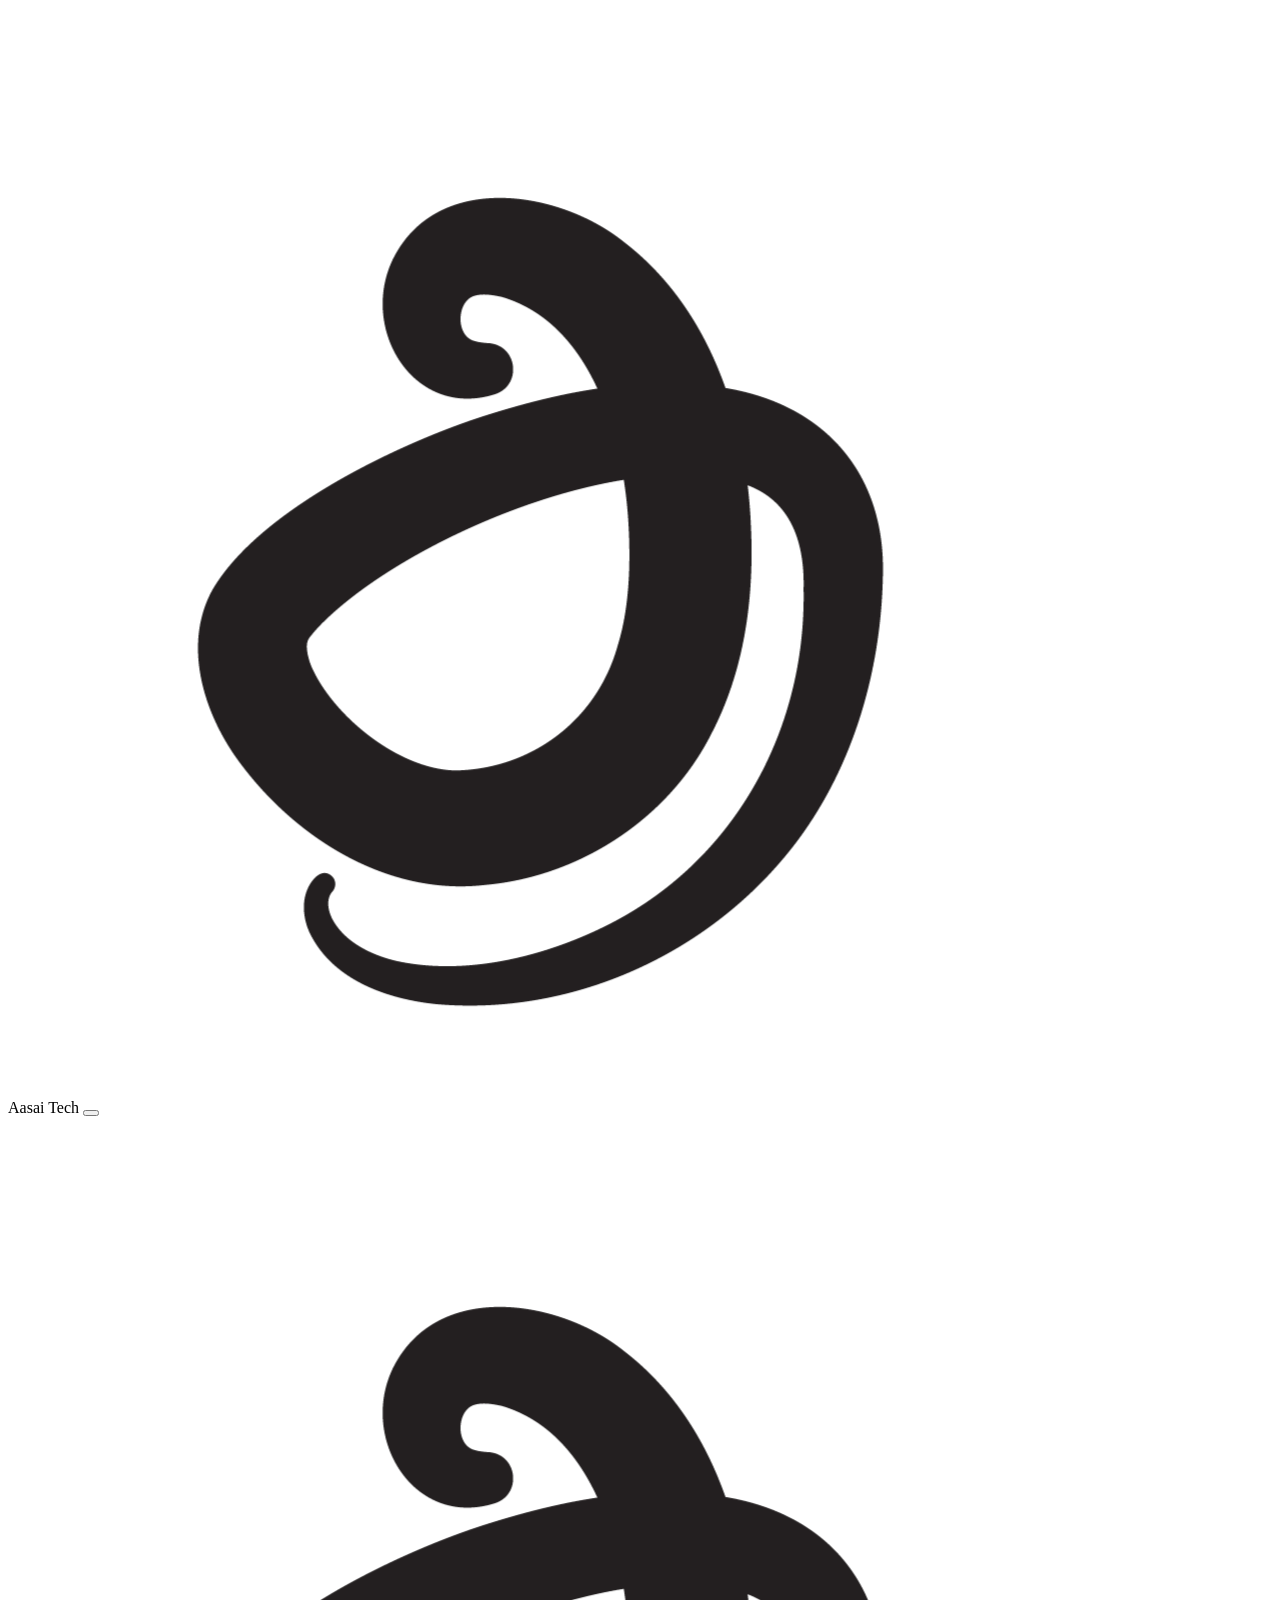
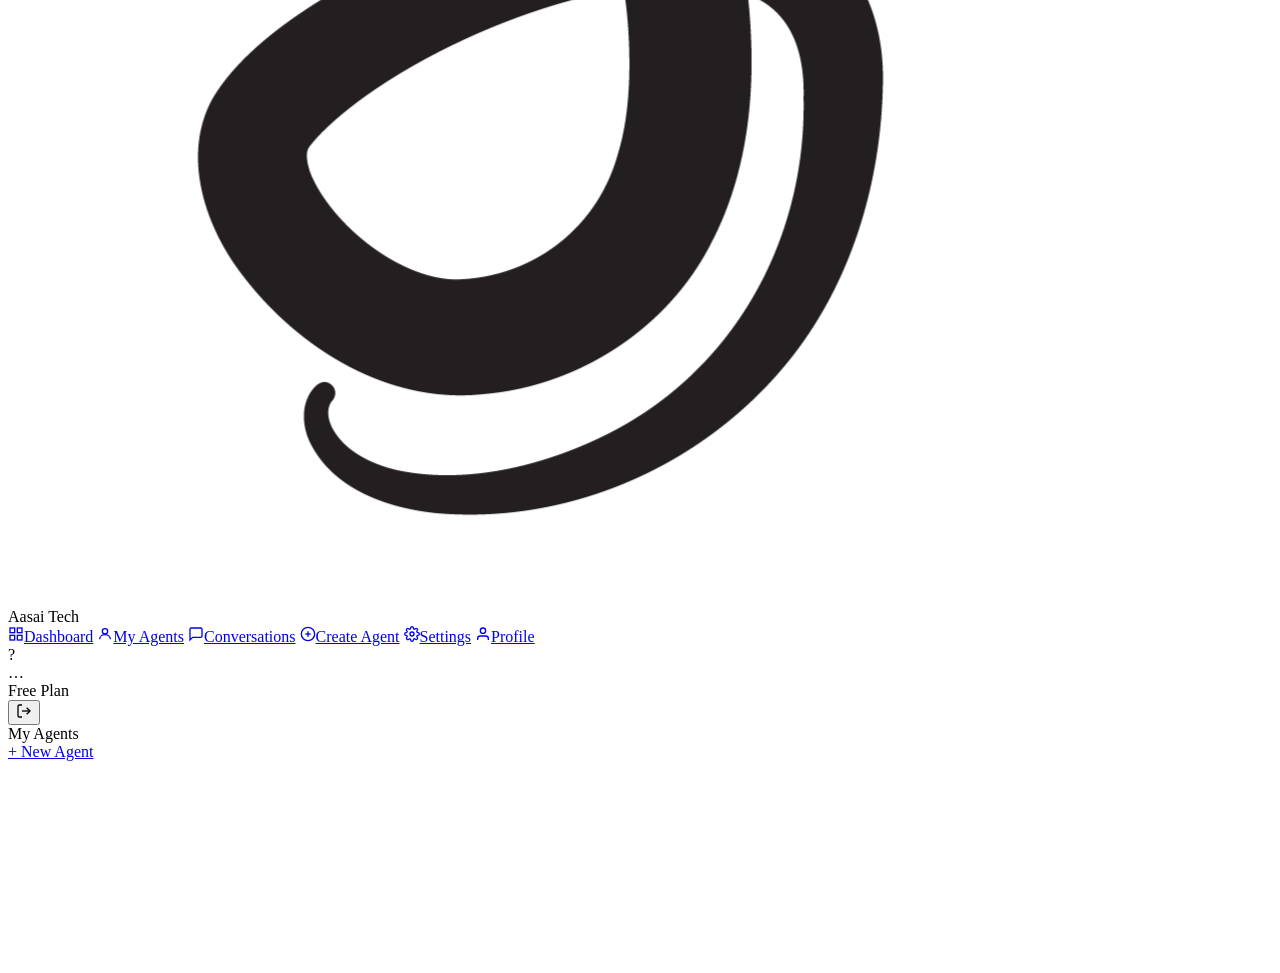
==== agents.html @ ac01aefd "Create agents.html" ====
<!DOCTYPE html>
<html lang="en">
<head>
  <meta charset="UTF-8"/>
  <meta name="viewport" content="width=device-width, initial-scale=1.0"/>
  <title>My Agents — Aasai Tech</title>
  <link href="https://fonts.googleapis.com/css2?family=Syne:wght@400;600;700;800&family=DM+Sans:wght@300;400;500&display=swap" rel="stylesheet"/>
  <link rel="stylesheet" href="_shared.css"/>
  <style>::-webkit-scrollbar{width:6px;}::-webkit-scrollbar-thumb{background:var(--border);border-radius:3px;}</style>
</head>
<body>

<div class="mobile-topbar">
  <div class="logo-mark"><img src="logo.png" alt="Aasai" onerror="this.parentElement.outerHTML='<div class=\'logo-mark-fallback\' style=\'width:30px;height:30px;font-size:13px;\'>A</div>'"/></div>
  <span class="logo-text">Aasai Tech</span>
  <button class="mobile-menu-btn" id="mob-menu-btn"><span></span><span></span><span></span></button>
</div>
<div class="sidebar-overlay" id="sidebar-overlay"></div>
<aside class="sidebar" id="sidebar">
  <div class="sidebar-logo">
    <div class="logo-mark"><img src="logo.png" alt="" onerror="this.parentElement.outerHTML='<div class=\'logo-mark-fallback\'>A</div>'"/></div>
    <span class="logo-text">Aasai Tech</span>
  </div>
  <nav>
    <a class="nav-item" data-page="dashboard" href="home.html"><svg width="16" height="16" fill="none" stroke="currentColor" stroke-width="2" viewBox="0 0 24 24"><rect x="3" y="3" width="7" height="7"/><rect x="14" y="3" width="7" height="7"/><rect x="3" y="14" width="7" height="7"/><rect x="14" y="14" width="7" height="7"/></svg>Dashboard</a>
    <a class="nav-item active" data-page="agents" href="agents.html"><svg width="16" height="16" fill="none" stroke="currentColor" stroke-width="2" viewBox="0 0 24 24"><circle cx="12" cy="8" r="4"/><path d="M4 20c0-4 3.6-7 8-7s8 3 8 7"/></svg>My Agents</a>
    <a class="nav-item" data-page="conversations" href="conversations.html"><svg width="16" height="16" fill="none" stroke="currentColor" stroke-width="2" viewBox="0 0 24 24"><path d="M21 15a2 2 0 0 1-2 2H7l-4 4V5a2 2 0 0 1 2-2h14a2 2 0 0 1 2 2z"/></svg>Conversations</a>
    <a class="nav-item" data-page="create" href="create-agent.html"><svg width="16" height="16" fill="none" stroke="currentColor" stroke-width="2" viewBox="0 0 24 24"><circle cx="12" cy="12" r="10"/><line x1="12" y1="8" x2="12" y2="16"/><line x1="8" y1="12" x2="16" y2="12"/></svg>Create Agent</a>
    <a class="nav-item" data-page="settings" href="settings.html"><svg width="16" height="16" fill="none" stroke="currentColor" stroke-width="2" viewBox="0 0 24 24"><circle cx="12" cy="12" r="3"/><path d="M19.4 15a1.65 1.65 0 0 0 .33 1.82l.06.06a2 2 0 0 1-2.83 2.83l-.06-.06a1.65 1.65 0 0 0-1.82-.33 1.65 1.65 0 0 0-1 1.51V21a2 2 0 0 1-4 0v-.09A1.65 1.65 0 0 0 9 19.4a1.65 1.65 0 0 0-1.82.33l-.06.06a2 2 0 0 1-2.83-2.83l.06-.06A1.65 1.65 0 0 0 4.68 15a1.65 1.65 0 0 0-1.51-1H3a2 2 0 0 1 0-4h.09A1.65 1.65 0 0 0 4.6 9a1.65 1.65 0 0 0-.33-1.82l-.06-.06a2 2 0 0 1 2.83-2.83l.06.06A1.65 1.65 0 0 0 9 4.68a1.65 1.65 0 0 0 1-1.51V3a2 2 0 0 1 4 0v.09a1.65 1.65 0 0 0 1 1.51 1.65 1.65 0 0 0 1.82-.33l.06-.06a2 2 0 0 1 2.83 2.83l-.06.06A1.65 1.65 0 0 0 19.4 9a1.65 1.65 0 0 0 1.51 1H21a2 2 0 0 1 0 4h-.09a1.65 1.65 0 0 0-1.51 1z"/></svg>Settings</a>
    <a class="nav-item" data-page="profile" href="profile.html"><svg width="16" height="16" fill="none" stroke="currentColor" stroke-width="2" viewBox="0 0 24 24"><path d="M20 21v-2a4 4 0 0 0-4-4H8a4 4 0 0 0-4 4v2"/><circle cx="12" cy="7" r="4"/></svg>Profile</a>
  </nav>
  <div class="sidebar-bottom">
    <div class="user-chip" onclick="location.href='profile.html'">
      <div class="user-avatar" id="user-avatar">?</div>
      <div style="flex:1;min-width:0;"><div class="user-name" id="user-name">…</div><div class="user-plan" id="user-plan">Free Plan</div></div>
      <button class="btn-logout" onclick="event.stopPropagation();logout()" title="Logout"><svg width="16" height="16" fill="none" stroke="currentColor" stroke-width="2" viewBox="0 0 24 24"><path d="M9 21H5a2 2 0 0 1-2-2V5a2 2 0 0 1 2-2h4"/><polyline points="16 17 21 12 16 7"/><line x1="21" y1="12" x2="9" y2="12"/></svg></button>
    </div>
  </div>
</aside>

<main class="main">
  <div class="topbar">
    <div class="page-title">My Agents</div>
    <a href="create-agent.html" class="btn-primary">+ New Agent</a>
  </div>
  <div class="content page-enter">
    <!-- Skeleton -->
    <div id="skel" class="agents-grid">
      <div class="agent-card" style="pointer-events:none;"><div class="skel" style="height:20px;margin-bottom:12px;"></div><div class="skel" style="height:14px;width:60%;margin-bottom:8px;"></div><div class="skel" style="height:14px;width:40%;"></div></div>
      <div class="agent-card" style="pointer-events:none;"><div class="skel" style="height:20px;margin-bottom:12px;"></div><div class="skel" style="height:14px;width:60%;margin-bottom:8px;"></div><div class="skel" style="height:14px;width:40%;"></div></div>
      <div class="agent-card" style="pointer-events:none;"><div class="skel" style="height:20px;margin-bottom:12px;"></div><div class="skel" style="height:14px;width:60%;margin-bottom:8px;"></div><div class="skel" style="height:14px;width:40%;"></div></div>
    </div>
    <div class="agents-grid" id="all-agents" style="display:none;"></div>
  </div>
</main>

<script src="_shared.js"></script>
<script>
async function init() {
  const user = await requireAuthPage()
  if (!user) return
  renderUserChip(user)
  initMobileSidebar()
  await loadAgents()
}

async function loadAgents() {
  try {
    const r = await apiFetch('/agents')
    const agents = await r.json()
    document.getElementById('skel').style.display = 'none'
    const grid = document.getElementById('all-agents')
    grid.style.display = 'grid'
    if (!agents.length) {
      grid.innerHTML = `<div class="empty-state"><div class="empty-icon">🤖</div><h3>No agents yet</h3><p>Create your first AI agent to get started</p><a href="create-agent.html" class="btn-primary" style="display:inline-flex;">Create Agent</a></div>`
      return
    }
    grid.innerHTML = agents.map(a => {
      const logoHtml = a.logo_base64
        ? `<img src="${a.logo_base64}" style="width:100%;height:100%;object-fit:contain;" />`
        : a.logo_url ? `<img src="${a.logo_url}" />` : '🤖'
      return `<div class="agent-card" onclick="location.href='create-agent.html?id=${a._id}'">
        <div class="agent-card-header">
          <div class="agent-avatar" style="background:${a.brand_color||'#6c63ff'}22;">${logoHtml}</div>
          <div><div class="agent-name">${escHtml(a.name)}</div><div class="agent-desc">${a.sources_count||0} sources · ${(a.query_count||0).toLocaleString()} queries</div></div>
        </div>
        <div class="agent-footer">
          <span class="${a.published?'status-live':'status-draft'}">${a.published?'Live':'Draft'}</span>
          <div style="display:flex;gap:6px;">
            ${a.published_url?`<button class="btn-icon" onclick="event.stopPropagation();window.open('${a.published_url}','_blank')" title="Open"><svg width="13" height="13" fill="none" stroke="currentColor" stroke-width="2" viewBox="0 0 24 24"><path d="M18 13v6a2 2 0 0 1-2 2H5a2 2 0 0 1-2-2V8a2 2 0 0 1 2-2h6"/><polyline points="15 3 21 3 21 9"/><line x1="10" y1="14" x2="21" y2="3"/></svg></button>`:''}
            <button class="btn-icon" onclick="event.stopPropagation();deleteAgent('${a._id}',this)" title="Delete"><svg width="13" height="13" fill="none" stroke="currentColor" stroke-width="2" viewBox="0 0 24 24"><polyline points="3 6 5 6 21 6"/><path d="M19 6l-1 14H6L5 6"/></svg></button>
          </div>
        </div>
      </div>`
    }).join('')
  } catch (e) { console.error(e) }
}

async function deleteAgent(id, btn) {
  if (!confirm('Delete this agent? This cannot be undone.')) return
  btnLoading(btn, '')
  await apiFetch('/agents/' + id, { method: 'DELETE' })
  toast('Agent deleted', 'success')
  loadAgents()
}

init()
</script>
</body>
</html>
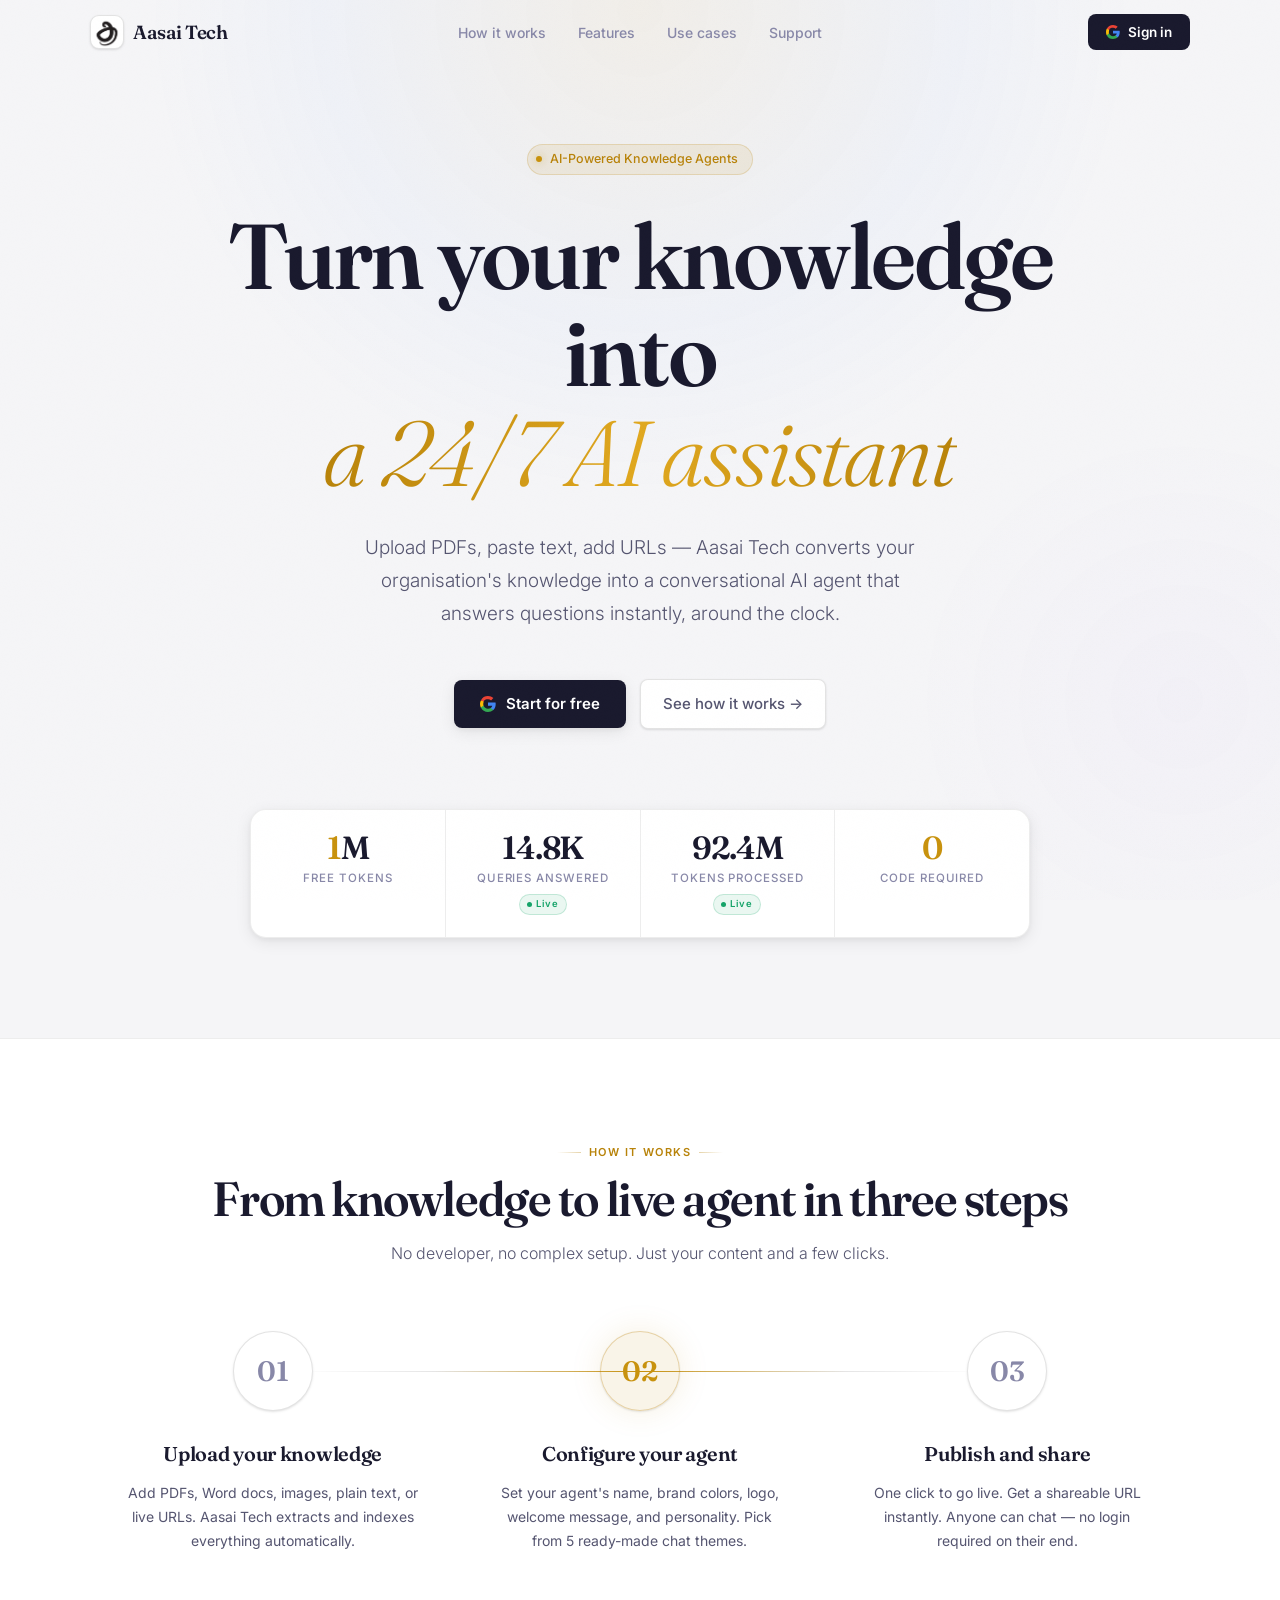
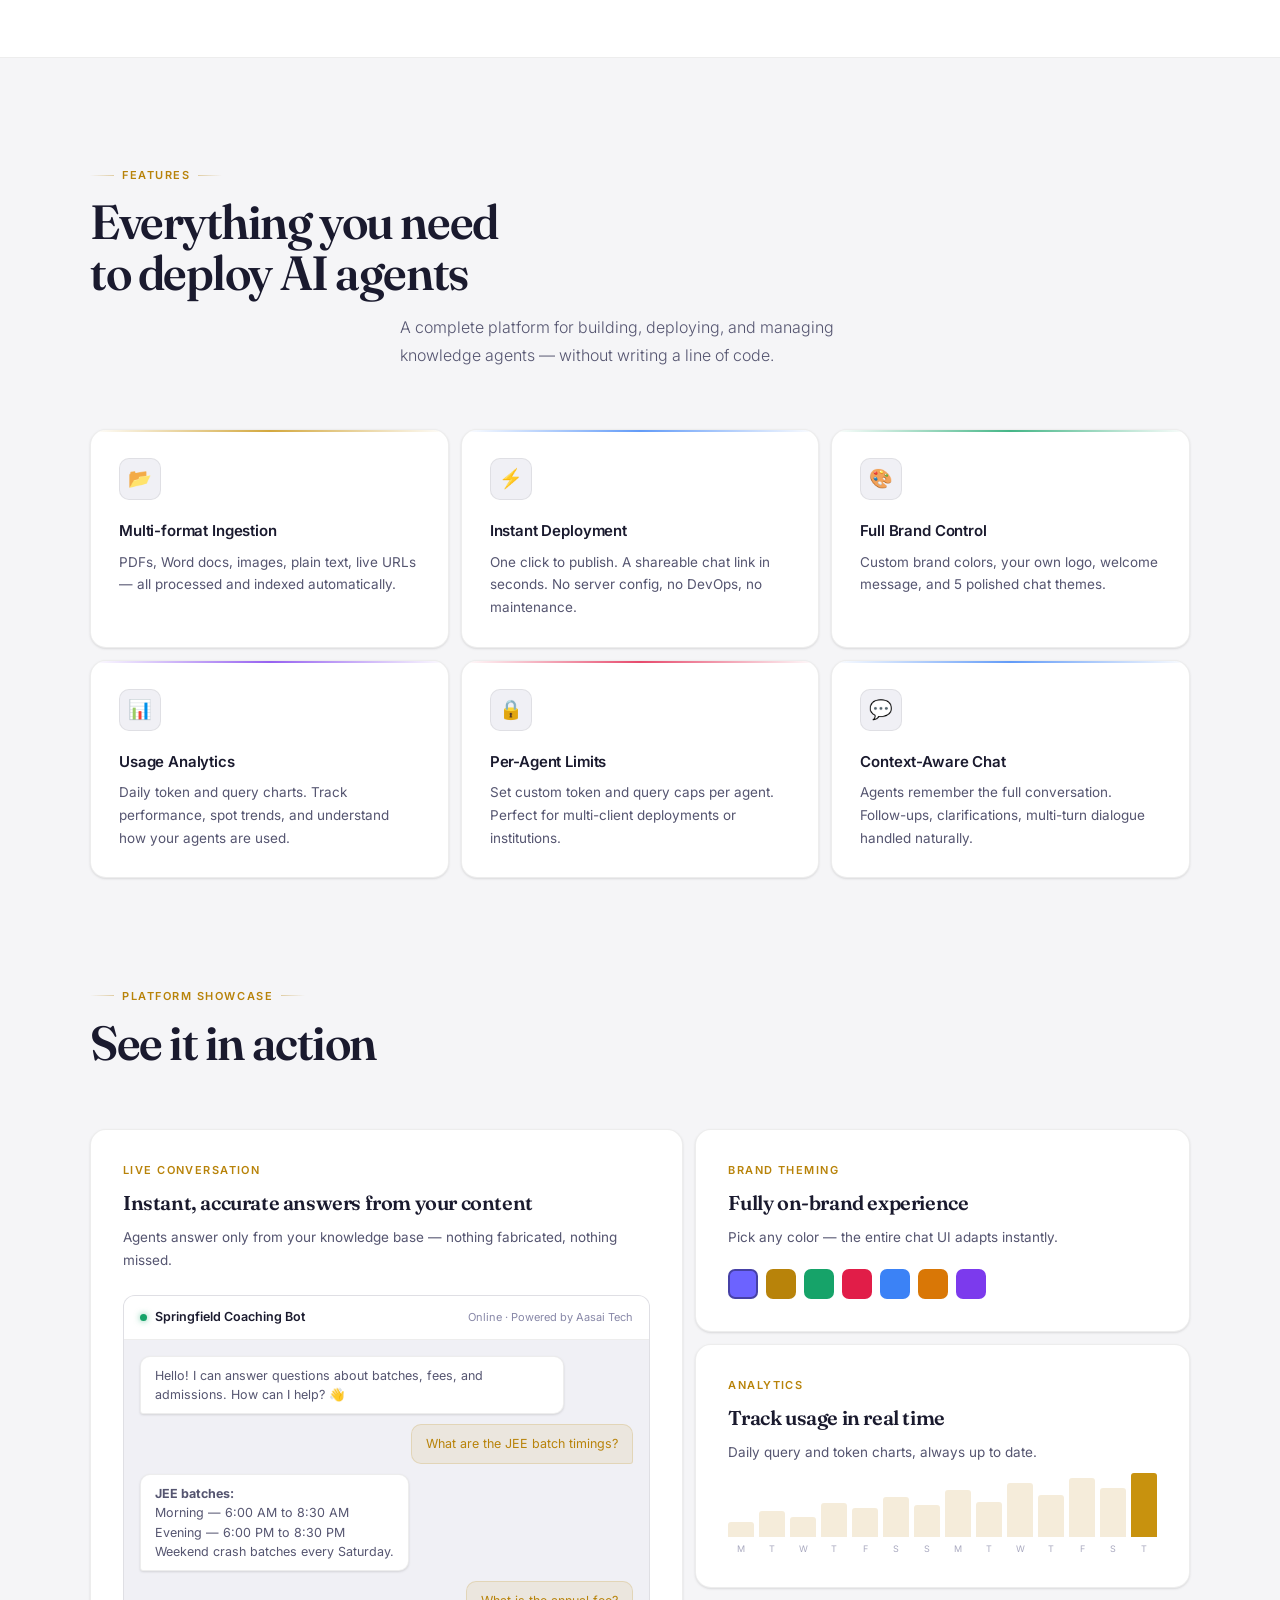
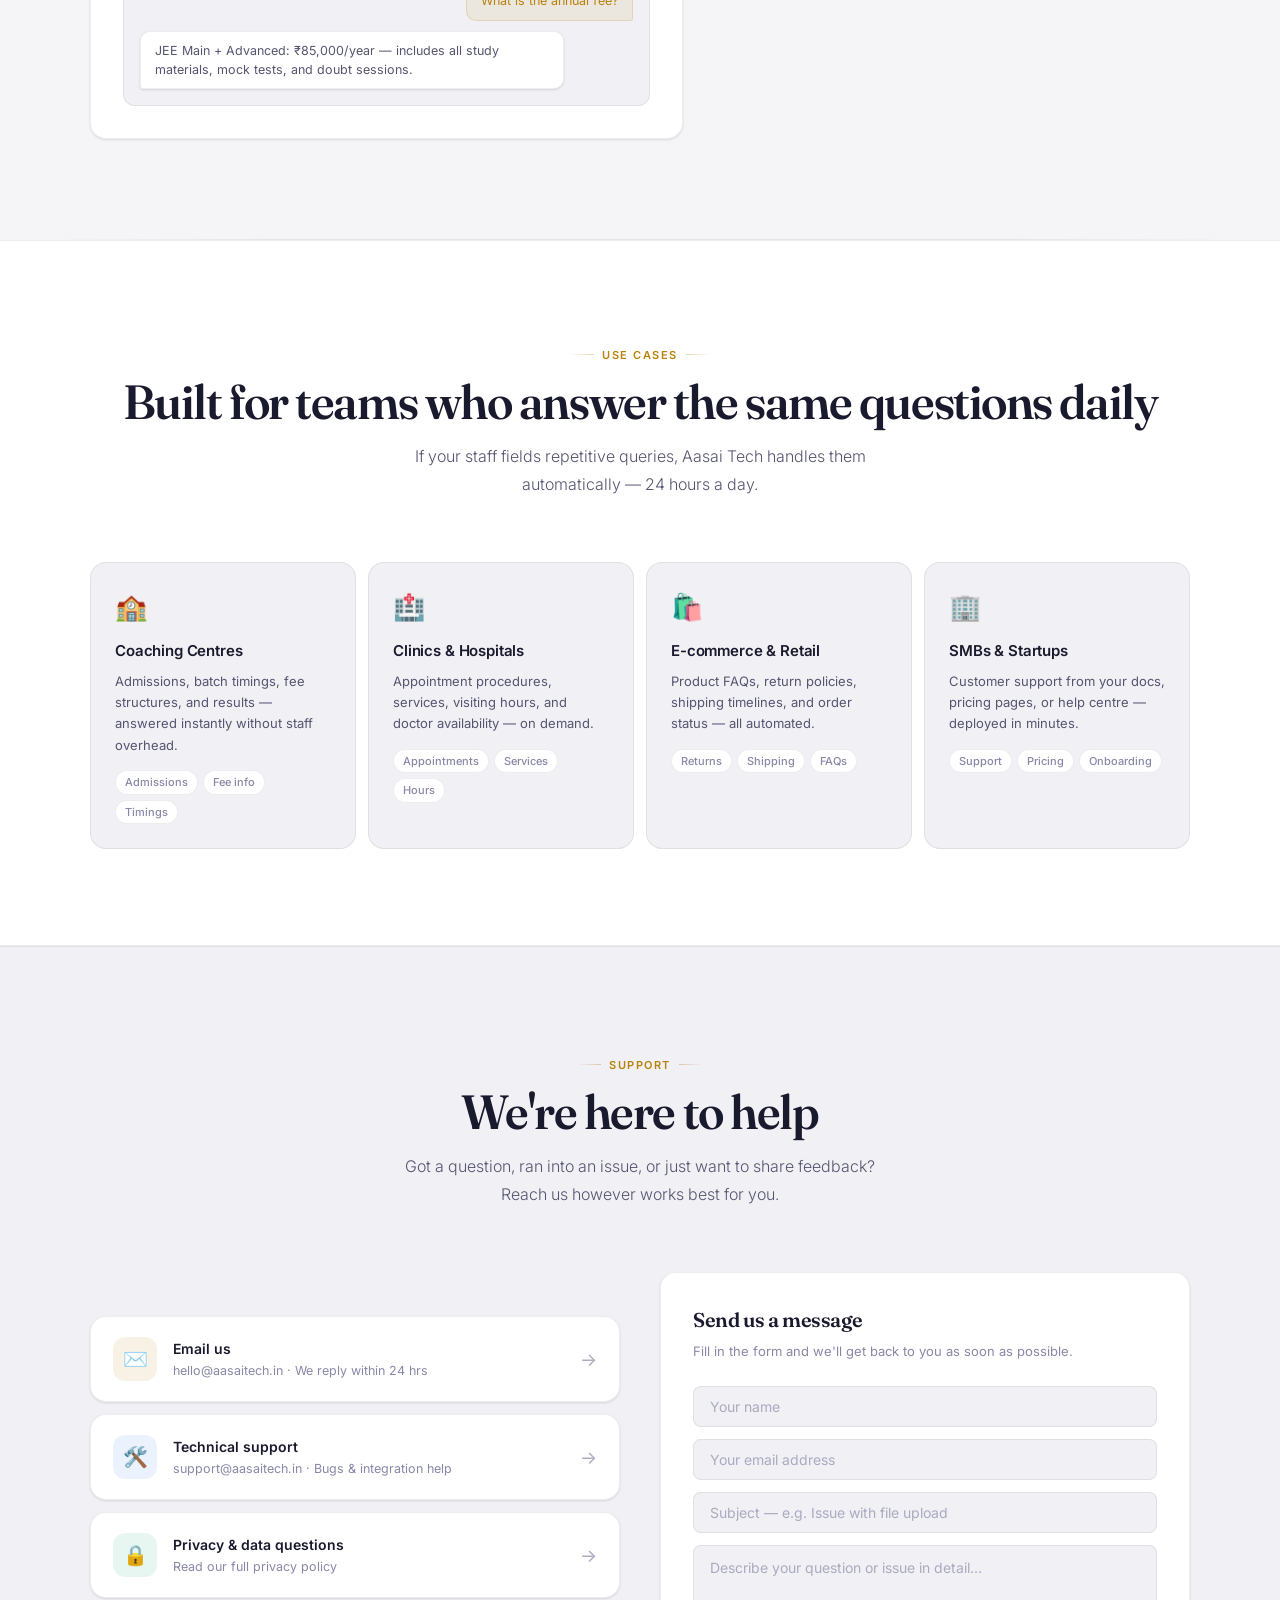
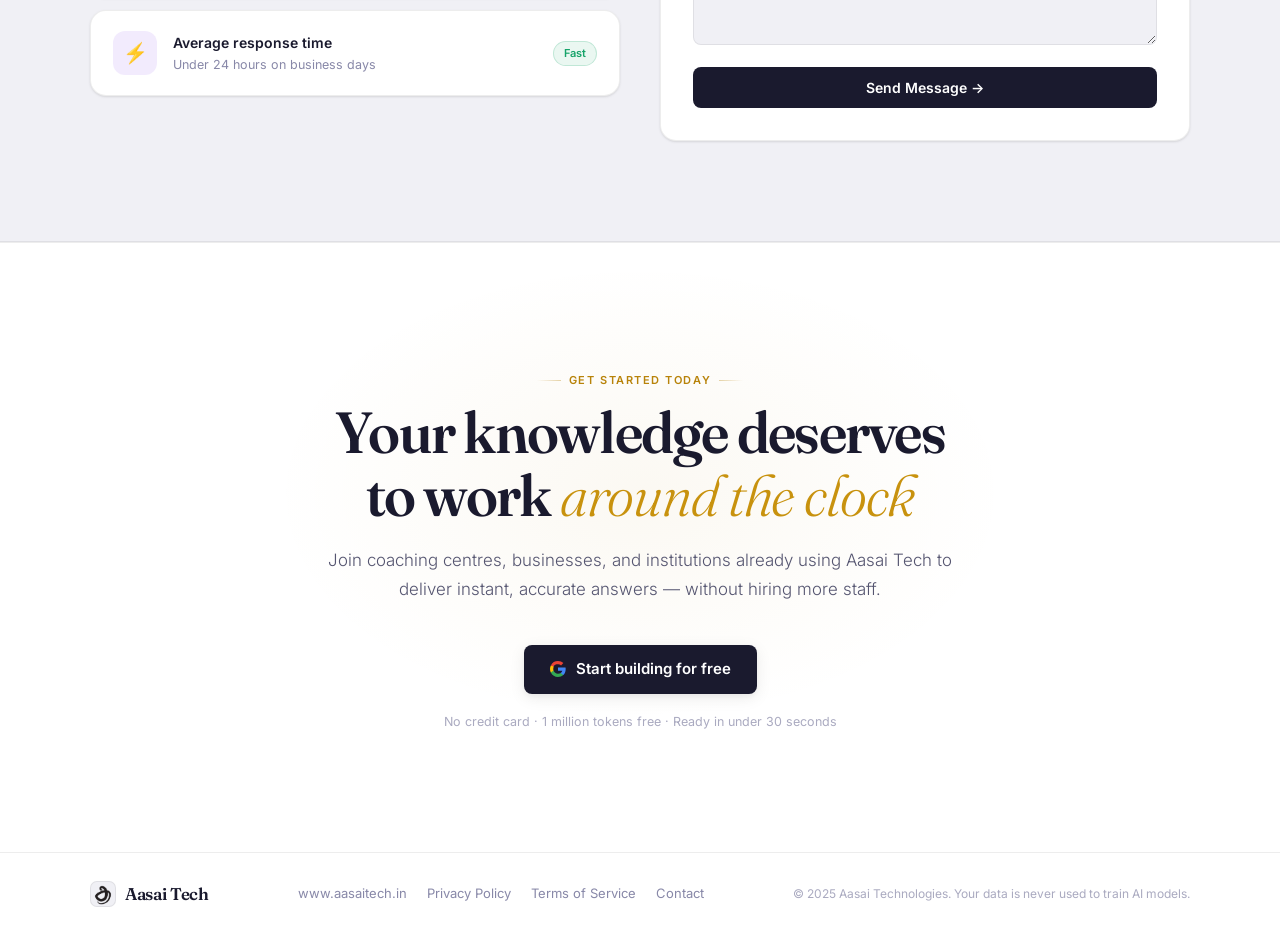
==== commit ca0d8b18: "Update agents.html" ====
--- a/agents.html
+++ b/agents.html
@@ -11,9 +11,9 @@
 <body>
 
 <div class="mobile-topbar">
+  <button class="mobile-menu-btn" id="mob-menu-btn"><span></span><span></span><span></span></button>
   <div class="logo-mark"><img src="logo.png" alt="Aasai" onerror="this.parentElement.outerHTML='<div class=\'logo-mark-fallback\' style=\'width:30px;height:30px;font-size:13px;\'>A</div>'"/></div>
   <span class="logo-text">Aasai Tech</span>
-  <button class="mobile-menu-btn" id="mob-menu-btn"><span></span><span></span><span></span></button>
 </div>
 <div class="sidebar-overlay" id="sidebar-overlay"></div>
 <aside class="sidebar" id="sidebar">
--- a/_shared.css
+++ b/_shared.css
@@ -0,0 +1,166 @@
+/* ═══════════════════════════════════════════
+   AASAI TECH — Shared Dashboard CSS
+   ═══════════════════════════════════════════ */
+
+:root {
+  --bg:#0a0a0f;--surface:#111118;--surface2:#1a1a24;--bg-rgb:10,10,15;
+  --border:#2a2a38;--accent:#6c63ff;--accent-rgb:108,99,255;--accent2:#ff6584;
+  --accent3:#43e97b;--text:#f0f0f8;--muted:#7a7a9a;--radius:14px;
+  --sidebar-w:240px;
+}
+
+*{margin:0;padding:0;box-sizing:border-box}
+body{font-family:'DM Sans',sans-serif;background:var(--bg);color:var(--text);min-height:100vh;overflow-x:hidden}
+*{transition:background-color .25s ease, border-color .25s ease, color .25s ease;}
+.btn-primary,.btn-secondary,.btn-icon,.nav-item,.agent-card,.color-swatch{transition:all .15s !important;}
+input,textarea,select{transition:border-color .2s !important;}
+
+/* SIDEBAR */
+.sidebar{position:fixed;left:0;top:0;bottom:0;width:var(--sidebar-w);background:var(--surface);border-right:1px solid var(--border);display:flex;flex-direction:column;padding:24px 0;z-index:100;transition:transform .3s ease;}
+.sidebar-logo{display:flex;align-items:center;gap:10px;padding:0 20px 28px;border-bottom:1px solid var(--border);margin-bottom:16px;}
+.logo-mark{width:36px;height:36px;border-radius:10px;overflow:hidden;display:flex;align-items:center;justify-content:center;flex-shrink:0;}
+.logo-mark img{width:100%;height:100%;object-fit:contain;}
+.logo-mark-fallback{width:36px;height:36px;background:linear-gradient(135deg,var(--accent),var(--accent2));border-radius:10px;display:flex;align-items:center;justify-content:center;font-family:'Syne',sans-serif;font-weight:800;font-size:16px;color:white;flex-shrink:0;}
+.logo-text{font-family:'Syne',sans-serif;font-size:20px;font-weight:700;}
+.nav-item{display:flex;align-items:center;gap:12px;padding:11px 12px;color:var(--muted);font-size:14px;font-weight:500;cursor:pointer;transition:all .15s;border-radius:8px;margin:1px 8px;text-decoration:none;}
+.nav-item:hover{background:var(--surface2);color:var(--text);}
+.nav-item.active{background:rgba(var(--accent-rgb),.15);color:var(--accent);}
+.sidebar-bottom{margin-top:auto;padding:16px 8px 0;border-top:1px solid var(--border);}
+.user-chip{display:flex;align-items:center;gap:10px;padding:10px 12px;border-radius:8px;cursor:pointer;transition:all .15s;}
+.user-chip:hover{background:var(--surface2);}
+.user-avatar{width:32px;height:32px;border-radius:50%;background:linear-gradient(135deg,var(--accent),var(--accent2));display:flex;align-items:center;justify-content:center;font-size:13px;font-weight:600;color:white;flex-shrink:0;overflow:hidden;}
+.user-name{font-size:13px;font-weight:500;white-space:nowrap;overflow:hidden;text-overflow:ellipsis;}
+.user-plan{font-size:11px;color:var(--accent3);font-weight:500;}
+.btn-logout{background:none;border:none;cursor:pointer;color:var(--muted);padding:6px;border-radius:6px;display:flex;align-items:center;justify-content:center;transition:all .15s;flex-shrink:0;}
+.btn-logout:hover{background:rgba(255,101,132,.15);color:var(--accent2);}
+
+/* MOBILE TOPBAR */
+.mobile-topbar{display:none;position:fixed;top:0;left:0;right:0;z-index:150;height:56px;background:var(--surface);border-bottom:1px solid var(--border);align-items:center;padding:0 16px;gap:12px;}
+.mobile-topbar .logo-mark{width:30px;height:30px;}
+.mobile-topbar .logo-text{font-size:17px;}
+.mobile-menu-btn{background:none;border:none;cursor:pointer;color:var(--muted);padding:8px;margin-right:12px;display:flex;flex-direction:column;gap:4px;}
+.mobile-menu-btn span{display:block;width:20px;height:2px;background:var(--muted);border-radius:2px;transition:all .3s;}
+.mobile-menu-btn.open span:nth-child(1){transform:translateY(7px) rotate(45deg);}
+.mobile-menu-btn.open span:nth-child(2){opacity:0;}
+.mobile-menu-btn.open span:nth-child(3){transform:translateY(-7px) rotate(-45deg);}
+.sidebar-overlay{display:none;position:fixed;inset:0;z-index:99;background:rgba(0,0,0,.5);}
+.sidebar-overlay.open{display:block;}
+
+/* MAIN */
+.main{margin-left:var(--sidebar-w);min-height:100vh;}
+.topbar{padding:20px 32px;border-bottom:1px solid var(--border);display:flex;align-items:center;justify-content:space-between;background:var(--bg);position:sticky;top:0;z-index:50;gap:12px;flex-wrap:wrap;}
+.page-title{font-family:'Syne',sans-serif;font-size:20px;font-weight:700;}
+.btn-primary{display:flex;align-items:center;gap:8px;padding:10px 18px;background:var(--accent);color:white;border:none;border-radius:var(--radius);font-family:'DM Sans',sans-serif;font-size:14px;font-weight:500;cursor:pointer;transition:all .2s;white-space:nowrap;}
+.btn-primary:hover:not(:disabled){background:rgba(var(--accent-rgb),0.85);transform:translateY(-1px);}
+.btn-primary:disabled{opacity:.5;cursor:not-allowed;transform:none;}
+.btn-secondary{padding:10px 18px;background:transparent;border:1px solid var(--border);border-radius:var(--radius);color:var(--muted);font-family:'DM Sans',sans-serif;font-size:14px;cursor:pointer;transition:all .15s;}
+.btn-secondary:hover{border-color:var(--text);color:var(--text);}
+.content{padding:32px;}
+
+/* SKELETON LOADER */
+.skel{background:linear-gradient(90deg,var(--surface) 25%,var(--surface2) 50%,var(--surface) 75%);background-size:200% 100%;animation:shimmer 1.5s infinite;border-radius:8px;}
+@keyframes shimmer{0%{background-position:200% 0}100%{background-position:-200% 0}}
+
+/* PAGE FADE IN */
+.page-enter{animation:pageIn .3s cubic-bezier(.22,1,.36,1) both;}
+@keyframes pageIn{from{opacity:0;transform:translateY(12px)}to{opacity:1;transform:translateY(0)}}
+
+/* STATS */
+.stats-grid{display:grid;grid-template-columns:repeat(4,1fr);gap:16px;margin-bottom:28px;}
+.stat-card{background:var(--surface);border:1px solid var(--border);border-radius:var(--radius);padding:22px;position:relative;overflow:hidden;}
+.stat-card::before{content:'';position:absolute;top:0;left:0;right:0;height:2px;}
+.stat-card.c1::before{background:linear-gradient(90deg,#6c63ff,#9b93ff);}
+.stat-card.c2::before{background:linear-gradient(90deg,#ff6584,#ff9aaa);}
+.stat-card.c3::before{background:linear-gradient(90deg,#43e97b,#38f9d7);}
+.stat-card.c4::before{background:linear-gradient(90deg,#f7971e,#ffd200);}
+.stat-label{font-size:11px;color:var(--muted);text-transform:uppercase;letter-spacing:.08em;margin-bottom:8px;}
+.stat-value{font-family:'Syne',sans-serif;font-size:28px;font-weight:700;margin-bottom:4px;}
+.stat-sub{font-size:11px;color:var(--muted);}
+
+/* AGENTS GRID */
+.agents-grid{display:grid;grid-template-columns:repeat(auto-fill,minmax(280px,1fr));gap:16px;}
+.agent-card{background:var(--surface);border:1px solid var(--border);border-radius:var(--radius);padding:24px;cursor:pointer;transition:all .2s;}
+.agent-card:hover{border-color:var(--accent);transform:translateY(-2px);box-shadow:0 8px 32px rgba(var(--accent-rgb),.1);}
+.agent-card-header{display:flex;align-items:center;gap:14px;margin-bottom:16px;}
+.agent-avatar{width:44px;height:44px;border-radius:10px;display:flex;align-items:center;justify-content:center;font-size:20px;flex-shrink:0;overflow:hidden;}
+.agent-avatar img{width:100%;height:100%;object-fit:cover;border-radius:10px;}
+.agent-name{font-family:'Syne',sans-serif;font-size:16px;font-weight:600;}
+.agent-desc{font-size:12px;color:var(--muted);margin-top:2px;}
+.agent-footer{display:flex;align-items:center;justify-content:space-between;}
+.status-live{display:flex;align-items:center;gap:6px;font-size:12px;color:var(--accent3);}
+.status-live::before{content:'';width:6px;height:6px;background:var(--accent3);border-radius:50%;animation:pulse 2s infinite;}
+.status-draft{font-size:12px;color:var(--muted);}
+@keyframes pulse{0%,100%{opacity:1}50%{opacity:.4}}
+.btn-icon{width:28px;height:28px;border:none;border-radius:6px;cursor:pointer;display:flex;align-items:center;justify-content:center;background:transparent;color:var(--muted);transition:all .15s;}
+.btn-icon:hover{background:rgba(255,101,132,.15);color:var(--accent2);}
+
+/* EMPTY STATE */
+.empty-state{text-align:center;padding:80px 20px;color:var(--muted);}
+.empty-icon{width:64px;height:64px;background:var(--surface);border:1px solid var(--border);border-radius:16px;display:flex;align-items:center;justify-content:center;margin:0 auto 20px;font-size:28px;}
+.empty-state h3{font-family:'Syne',sans-serif;font-size:18px;color:var(--text);margin-bottom:8px;}
+.empty-state p{font-size:14px;margin-bottom:24px;}
+
+/* FORM SHARED */
+.form-section{background:var(--surface);border:1px solid var(--border);border-radius:var(--radius);padding:28px;}
+.form-section-title{font-family:'Syne',sans-serif;font-size:15px;font-weight:600;margin-bottom:20px;padding-bottom:14px;border-bottom:1px solid var(--border);display:flex;align-items:center;gap:8px;}
+.section-num{width:24px;height:24px;background:rgba(var(--accent-rgb),.2);color:var(--accent);border-radius:50%;display:flex;align-items:center;justify-content:center;font-size:12px;font-weight:700;}
+.form-row{display:grid;grid-template-columns:1fr 1fr;gap:16px;}
+.form-group{margin-bottom:16px;}
+.form-group:last-child{margin-bottom:0;}
+label{display:block;font-size:13px;font-weight:500;color:var(--muted);margin-bottom:6px;}
+input[type="text"],input[type="number"],textarea,select{width:100%;padding:11px 14px;background:var(--surface2);border:1px solid var(--border);border-radius:10px;color:var(--text);font-family:'DM Sans',sans-serif;font-size:14px;outline:none;transition:border-color .2s;}
+input[type="color"]{width:100%;height:44px;padding:4px 8px;background:var(--surface2);border:1px solid var(--border);border-radius:10px;cursor:pointer;outline:none;}
+input[type="text"]:focus,input[type="number"]:focus,textarea:focus,select:focus{border-color:var(--accent);}
+select{appearance:none;background-image:url("data:image/svg+xml,%3Csvg xmlns='http://www.w3.org/2000/svg' width='12' height='8' viewBox='0 0 12 8'%3E%3Cpath fill='%237a7a9a' d='M6 8L0 0h12z'/%3E%3C/svg%3E");background-repeat:no-repeat;background-position:right 14px center;}
+textarea{resize:vertical;min-height:100px;}
+
+/* TOKEN CARD */
+.token-card{background:var(--surface);border:1px solid var(--border);border-radius:var(--radius);padding:24px;margin-bottom:24px;}
+.token-header{display:flex;justify-content:space-between;align-items:center;margin-bottom:16px;gap:12px;flex-wrap:wrap;}
+.token-title{font-family:'Syne',sans-serif;font-size:16px;font-weight:600;}
+.badge{padding:4px 10px;border-radius:20px;font-size:11px;font-weight:600;text-transform:uppercase;letter-spacing:.05em;}
+.badge-free{background:rgba(67,233,123,.15);color:var(--accent3);}
+.badge-pro{background:rgba(var(--accent-rgb),.15);color:var(--accent);}
+.token-bar-bg{height:8px;background:var(--surface2);border-radius:4px;overflow:hidden;margin-bottom:8px;}
+.token-bar-fill{height:100%;background:linear-gradient(90deg,var(--accent),var(--accent2));border-radius:4px;transition:width 1s ease;}
+.token-counts{display:flex;justify-content:space-between;font-size:12px;color:var(--muted);}
+
+/* CHARTS */
+.charts-grid{display:grid;grid-template-columns:1fr 1fr;gap:20px;margin-bottom:24px;}
+.chart-card{background:var(--surface);border:1px solid var(--border);border-radius:var(--radius);padding:24px;}
+.chart-title{font-family:'Syne',sans-serif;font-size:14px;font-weight:600;margin-bottom:4px;}
+.chart-sub{font-size:12px;color:var(--muted);margin-bottom:20px;}
+.chart-container{position:relative;height:180px;}
+
+/* TOAST override (top) */
+#toast{top:24px !important;bottom:auto !important;}
+
+/* SPINNER in buttons */
+@keyframes spin{to{transform:rotate(360deg)}}
+
+/* SECTION HEADER */
+.section-header{display:flex;justify-content:space-between;align-items:center;margin-bottom:20px;gap:12px;flex-wrap:wrap;}
+.section-title{font-family:'Syne',sans-serif;font-size:16px;font-weight:600;}
+
+/* RESPONSIVE */
+@media(max-width:1024px){.stats-grid{grid-template-columns:repeat(2,1fr);}.charts-grid{grid-template-columns:1fr;}}
+@media(max-width:768px){
+  .sidebar{transform:translateX(-100%);}
+  .sidebar.open{transform:translateX(0);}
+  .mobile-topbar{display:flex;}
+  .main{margin-left:0;padding-top:56px;}
+  .topbar{padding:14px 16px;position:sticky;top:56px;}
+  .content{padding:16px;}
+  .stats-grid{grid-template-columns:1fr 1fr;gap:10px;margin-bottom:16px;}
+  .stat-card{padding:16px;}
+  .stat-value{font-size:22px;}
+  .charts-grid{grid-template-columns:1fr;gap:14px;}
+  .agents-grid{grid-template-columns:1fr;}
+  .form-row{grid-template-columns:1fr;}
+  .form-section{padding:18px;}
+  .page-title{font-size:17px;}
+}
+@media(max-width:480px){
+  .stats-grid{grid-template-columns:1fr;}
+  .btn-primary,.btn-secondary{font-size:13px;padding:9px 14px;}
+}
